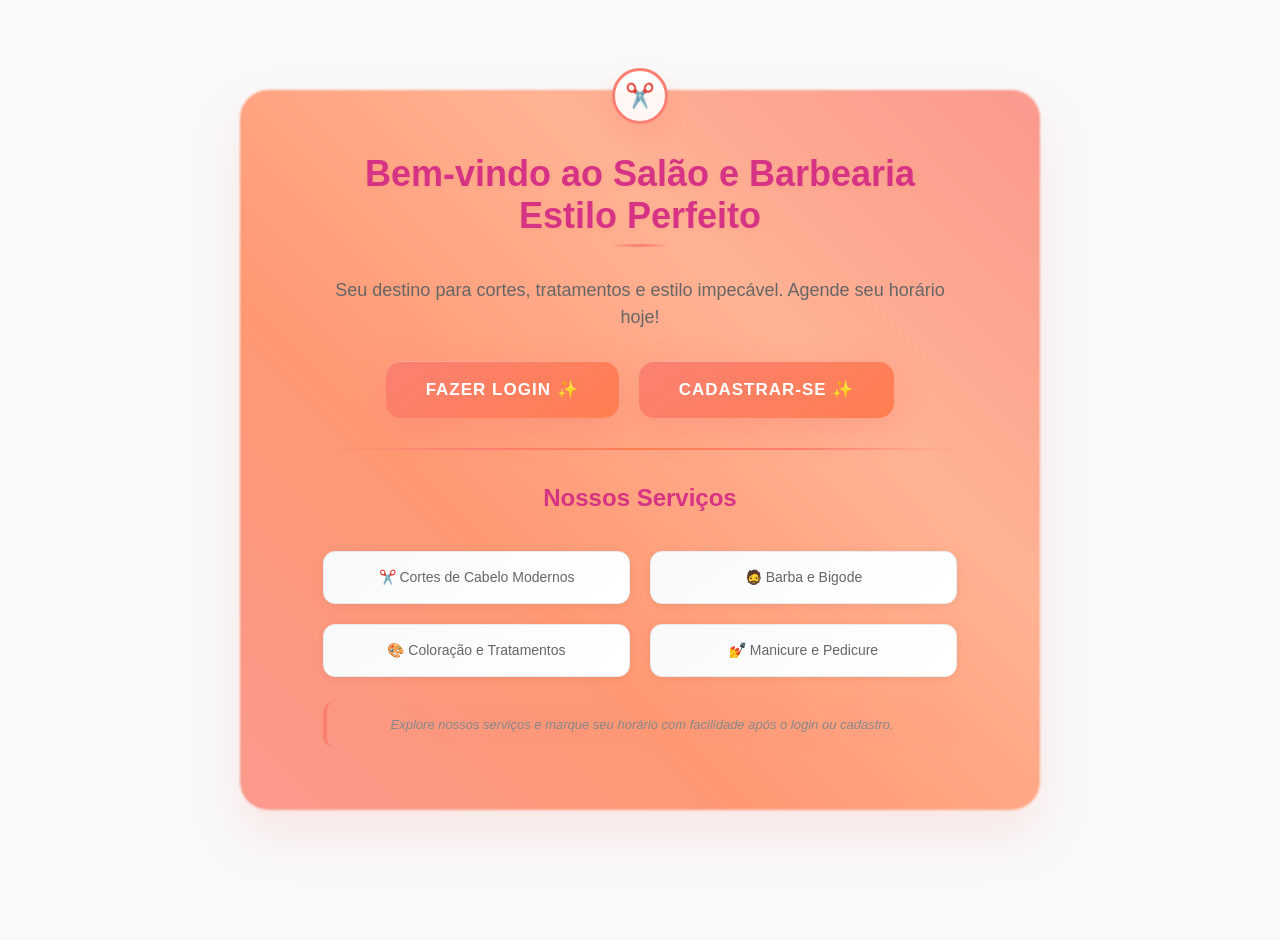
==== inicio.html @ adf4fb03 "termino de todas páginas ( inicio cadastro, loguin)" ====
<!-- index.html - Página Inicial -->
<!DOCTYPE html>
<html lang="pt-BR">
  <head>
    <meta charset="UTF-8">
    <meta name="viewport" content="width=device-width, initial-scale=1.0">
    <title>Salão e Barbearia - Início</title>
    <link rel="stylesheet" href="inicio.css">
  </head>
  <body>
    <div class="index-wrapper">
      <div class="index-container">
        <h1>Bem-vindo ao Salão e Barbearia Estilo Perfeito</h1>

        <p class="intro-text">Seu destino para cortes, tratamentos e estilo impecável. Agende seu horário hoje!</p>

        <div class="buttons">
          <a href="login.html" class="btn">Fazer Login ✨</a>
          <a href="cadastro.html" class="btn">Cadastrar-se ✨</a>
        </div>

        <hr>

        <div class="services">
          <h3>Nossos Serviços</h3>
          <div class="service-item">
            ✂️ Cortes de Cabelo Modernos
          </div>
          <div class="service-item">
            🧔 Barba e Bigode
          </div>
          <div class="service-item">
            🎨 Coloração e Tratamentos
          </div>
          <div class="service-item">
            💅 Manicure e Pedicure
          </div>
        </div>

        <p class="terms">
          Explore nossos serviços e marque seu horário com facilidade após o login ou cadastro.
        </p>
      </div>
    </div>
  </body>
</html>
---- inicio.css ----
/* styles_index.css - CSS para a página inicial */

/* Reset e configurações globais */
* {
  margin: 0;
  padding: 0;
  box-sizing: border-box;
}

html, body {
  height: 100%;
  overflow-x: hidden;
}

body {
  font-family: 'Arial', sans-serif;
  background: #f9f9f9; /* Cor de fundo bem clarinha, ajustada para um cinza muito claro */
  display: flex;
  justify-content: center;
  align-items: center;
  min-height: 100vh;
  padding: 40px; /* Aumentado para desktop */
  position: relative;
}

/* Container principal perfeitamente centralizado */
.index-wrapper {
  display: flex;
  justify-content: center;
  align-items: center;
  min-height: 100vh;
  width: 100%;
  padding: 40px; /* Aumentado para desktop */
}

.index-container {
  background: rgba(255, 255, 255, 0.98);
  padding: 60px 80px; /* Padding maior para desktop */
  border-radius: 25px;
  box-shadow: 
    0 25px 50px rgba(250, 128, 114, 0.15),
    inset 0 1px 0 rgba(255, 255, 255, 0.9);
  width: 100%;
  max-width: 800px; /* Largura maior para desktop */
  backdrop-filter: blur(15px);
  /* Borda decorativa ESTÁTICA */
  border: 3px solid transparent;
  background-clip: padding-box;
  background-origin: border-box;
  position: relative;
  z-index: 10;
}

/* Borda externa decorativa ESTÁTICA (sem rotação) */
.index-container::before {
  content: '';
  position: absolute;
  top: -3px;
  left: -3px;
  right: -3px;
  bottom: -3px;
  background: linear-gradient(45deg, #FA8072, #FF7F50, #FFA07A, #FA8072);
  border-radius: 28px;
  z-index: -1;
  /* Sem animação de rotação */
  filter: blur(1px);
  opacity: 0.8;
}

/* Ícone decorativo no topo */
.index-container::after {
  content: '✂️';
  position: absolute;
  top: -25px;
  left: 50%;
  transform: translateX(-50%);
  font-size: 24px;
  background: rgba(255, 255, 255, 0.9);
  width: 50px;
  height: 50px;
  border-radius: 50%;
  display: flex;
  align-items: center;
  justify-content: center;
  box-shadow: 0 8px 20px rgba(250, 128, 114, 0.2);
  border: 3px solid #FA8072;
}

/* Título com decoração */
.index-container h1 {
  text-align: center;
  color: #d63384;
  margin-bottom: 40px;
  font-size: 36px; /* Fonte maior para desktop */
  font-weight: bold;
  text-shadow: 0 2px 4px rgba(250, 128, 114, 0.2);
  position: relative;
}

.index-container h1::after {
  content: '';
  position: absolute;
  bottom: -10px;
  left: 50%;
  transform: translateX(-50%);
  width: 60px;
  height: 3px;
  background: linear-gradient(90deg, transparent, #FA8072, transparent);
  border-radius: 2px;
}

/* Texto introdutório */
.intro-text {
  text-align: center;
  color: #666;
  font-size: 18px; /* Fonte maior para desktop */
  margin-bottom: 30px;
  line-height: 1.5;
}

/* Botões */
.buttons {
  display: flex;
  flex-direction: row;
  gap: 20px;
  justify-content: center;
  margin-bottom: 30px;
}

.btn {
  width: auto;
  padding: 18px 40px; /* Botões mais largos */
  background: linear-gradient(145deg, #FA8072, #FF7F50);
  color: white;
  border: none;
  border-radius: 15px;
  font-size: 17px;
  font-weight: bold;
  cursor: pointer;
  position: relative;
  overflow: hidden;
  transition: all 0.4s cubic-bezier(0.4, 0, 0.2, 1);
  text-transform: uppercase;
  letter-spacing: 1px;
  box-shadow: 
    0 10px 30px rgba(250, 128, 114, 0.4),
    inset 0 1px 0 rgba(255, 255, 255, 0.3);
  text-decoration: none;
  text-align: center;
}

.btn:hover {
  transform: translateY(-4px) scale(1.02);
  box-shadow: 
    0 20px 40px rgba(250, 128, 114, 0.5),
    inset 0 1px 0 rgba(255, 255, 255, 0.4);
}

.btn::before,
.btn::after {
  content: '';
  position: absolute;
  top: 0;
  width: 100%;
  height: 100%;
  transition: all 0.6s ease;
}

.btn::before {
  left: -100%;
  background: linear-gradient(90deg, transparent, rgba(255,255,255,0.4), transparent);
}

.btn:hover::before {
  left: 100%;
}

.btn::after {
  left: 0;
  background: radial-gradient(circle, rgba(255,255,255,0.3) 0%, transparent 70%);
  transform: scale(0) rotate(45deg);
}

.btn:hover::after {
  transform: scale(1) rotate(45deg);
}

/* Separador decorado */
.index-container hr {
  border: none;
  height: 2px;
  background: linear-gradient(90deg, transparent, #FA8072, #FF7F50, #FA8072, transparent);
  margin: 30px 0;
  border-radius: 2px;
}

/* Serviços com cards pequenos */
.services {
  display: grid;
  grid-template-columns: repeat(auto-fit, minmax(200px, 1fr)); /* Layout em grid para desktop */
  gap: 20px;
  text-align: center;
  font-size: 14px;
  color: #666;
  line-height: 1.5;
}

.services h3 {
  grid-column: 1 / -1;
  color: #d63384;
  font-size: 24px;
  margin-bottom: 15px;
}

.service-item {
  background: linear-gradient(145deg, #f8f9fa, #ffffff);
  padding: 15px 20px;
  border-radius: 12px;
  border: 1px solid #e9ecef;
  box-shadow: 0 2px 8px rgba(0,0,0,0.05);
  text-align: center;
}

/* Termos decorados */
.index-container .terms {
  font-size: 13px;
  color: #888;
  text-align: center;
  margin-top: 25px;
  font-style: italic;
  padding: 15px;
  background: rgba(250, 128, 114, 0.05);
  border-radius: 10px;
  border-left: 4px solid #FA8072;
}

/* Responsivo */
@media (max-width: 768px) {
  .index-wrapper {
    padding: 20px;
  }

  .index-container {
    padding: 50px 40px;
    max-width: 600px;
  }

  .buttons {
    flex-direction: column;
    gap: 15px;
  }

  .btn {
    padding: 18px 20px;
  }

  .services {
    grid-template-columns: 1fr;
  }

  .index-container h1 {
    font-size: 30px;
  }

  .intro-text {
    font-size: 16px;
  }
}

@media (max-width: 480px) {
  .index-container {
    padding: 35px 25px;
    max-width: 100%;
  }
  
  .index-container h1 {
    font-size: 26px;
  }
}
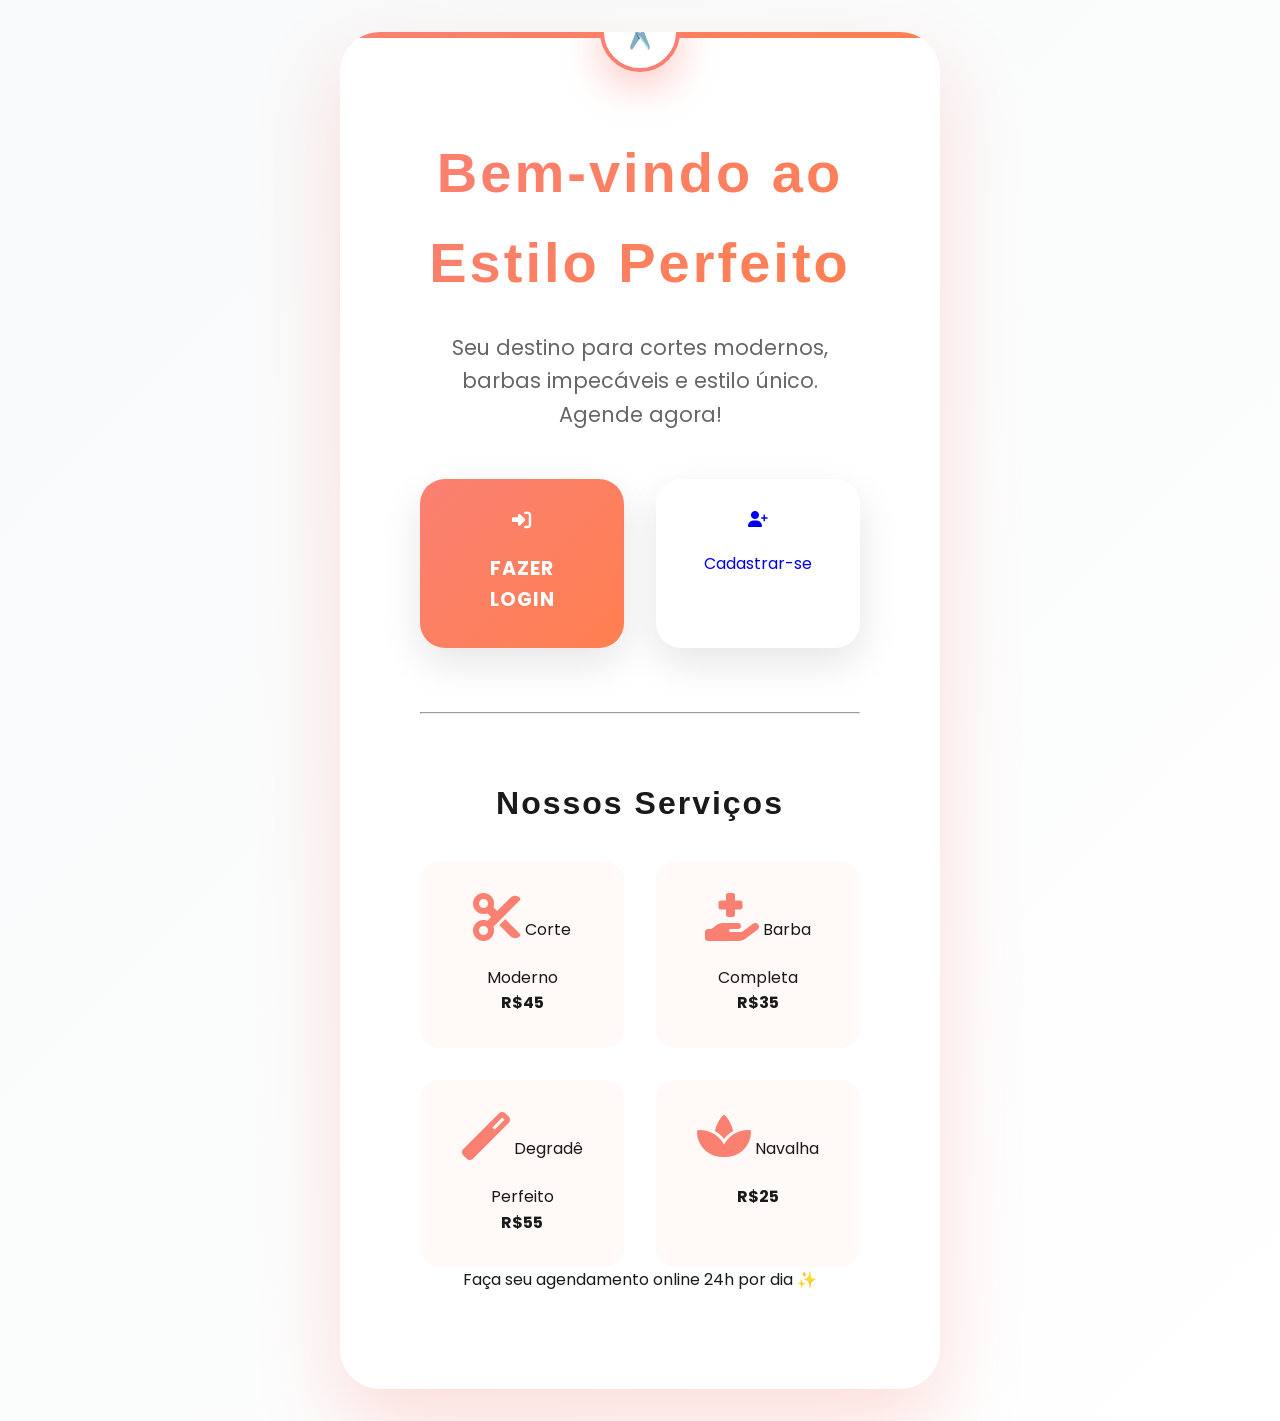
==== commit abbcec98: "crindo home e textando estilização do site" ====
--- a/inicio.html
+++ b/inicio.html
@@ -1,46 +1,55 @@
-<!-- index.html - Página Inicial -->
 <!DOCTYPE html>
 <html lang="pt-BR">
-  <head>
+<head>
     <meta charset="UTF-8">
     <meta name="viewport" content="width=device-width, initial-scale=1.0">
-    <title>Salão e Barbearia - Início</title>
-    <link rel="stylesheet" href="inicio.css">
-  </head>
-  <body>
-    <div class="index-wrapper">
-      <div class="index-container">
-        <h1>Bem-vindo ao Salão e Barbearia Estilo Perfeito</h1>
+    <title>Estilo Perfeito - Salão & Barbearia</title>
+    <link href="https://fonts.googleapis.com/css2?family=Poppins:wght@300;400;500;600;700&display=swap" rel="stylesheet">
+    <link rel="stylesheet" href="https://cdnjs.cloudflare.com/ajax/libs/font-awesome/6.4.0/css/all.min.css">
+    <link rel="stylesheet" href="style.css">
+</head>
+<body class="index-page">
+    <div class="page-wrapper">
+        <div class="page-container">
+            <div class="page-icon">✂️</div>
+            <h1>Bem-vindo ao<br><span>Estilo Perfeito</span></h1>
+            <p class="intro-text">Seu destino para cortes modernos, barbas impecáveis e estilo único. Agende agora!</p>
+            
+            <div class="buttons">
+                <a href="login.html" class="btn btn-primary">
+                    <i class="fas fa-sign-in-alt"></i> Fazer Login
+                </a>
+                <a href="cadastro.html" class="btn btn-secondary">
+                    <i class="fas fa-user-plus"></i> Cadastrar-se
+                </a>
+            </div>
 
-        <p class="intro-text">Seu destino para cortes, tratamentos e estilo impecável. Agende seu horário hoje!</p>
+            <hr class="divider">
 
-        <div class="buttons">
-          <a href="login.html" class="btn">Fazer Login ✨</a>
-          <a href="cadastro.html" class="btn">Cadastrar-se ✨</a>
+            <div class="services">
+                <h3>Nossos Serviços</h3>
+                <div class="services-grid">
+                    <div class="service-item">
+                        <i class="fas fa-cut"></i>
+                        <span>Corte Moderno<br><strong>R$45</strong></span>
+                    </div>
+                    <div class="service-item">
+                        <i class="fas fa-hand-holding-medical"></i>
+                        <span>Barba Completa<br><strong>R$35</strong></span>
+                    </div>
+                    <div class="service-item">
+                        <i class="fas fa-magic"></i>
+                        <span>Degradê Perfeito<br><strong>R$55</strong></span>
+                    </div>
+                    <div class="service-item">
+                        <i class="fas fa-spa"></i>
+                        <span>Navalha<br><strong>R$25</strong></span>
+                    </div>
+                </div>
+            </div>
+
+            <p class="terms">Faça seu agendamento online 24h por dia ✨</p>
         </div>
-
-        <hr>
-
-        <div class="services">
-          <h3>Nossos Serviços</h3>
-          <div class="service-item">
-            ✂️ Cortes de Cabelo Modernos
-          </div>
-          <div class="service-item">
-            🧔 Barba e Bigode
-          </div>
-          <div class="service-item">
-            🎨 Coloração e Tratamentos
-          </div>
-          <div class="service-item">
-            💅 Manicure e Pedicure
-          </div>
-        </div>
-
-        <p class="terms">
-          Explore nossos serviços e marque seu horário com facilidade após o login ou cadastro.
-        </p>
-      </div>
     </div>
-  </body>
-</html>+</body>
+</html>
--- a/style.css
+++ b/style.css
@@ -0,0 +1,863 @@
+/* ========================================
+   ESTILO PERFEITO - NIKE x SALMÃO CAMPEÃO
+   Funcional 100% - VENCER OU NADA!
+=========================================== */
+
+* {
+    margin: 0;
+    padding: 0;
+    box-sizing: border-box;
+}
+
+:root {
+    --salmao: #FA8072;
+    --salmão-dark: #E66A5A;
+    --laranja: #FF7F50;
+    --preto: #1A1A1A;
+    --cinza: #333;
+    --cinza-claro: #666;
+    --branco: #FFF;
+    --bg-claro: #F8F9FA;
+    --sombra-nike: 0 35px 80px rgba(250,128,114,0.25);
+    --sombra-leve: 0 15px 40px rgba(0,0,0,0.1);
+}
+
+body {
+    font-family: 'Poppins', sans-serif;
+    background: linear-gradient(135deg, var(--bg-claro) 0%, #fff 100%);
+    color: var(--preto);
+    line-height: 1.6;
+    overflow-x: hidden;
+}
+
+/* NAVBAR NIKE - FIXA E ELEGANTE */
+.nike-nav {
+    position: fixed;
+    top: 0;
+    width: 100%;
+    background: rgba(255,255,255,0.97);
+    backdrop-filter: blur(25px);
+    z-index: 1000;
+    padding: 1.2rem 0;
+    box-shadow: 0 8px 32px rgba(250,128,114,0.15);
+    transition: all 0.4s ease;
+}
+
+.nav-container {
+    max-width: 1400px;
+    margin: 0 auto;
+    padding: 0 3rem;
+    display: flex;
+    justify-content: space-between;
+    align-items: center;
+}
+
+.logo-nike {
+    font-family: 'Bebas Neue', sans-serif;
+    font-size: clamp(2rem, 5vw, 3rem);
+    background: linear-gradient(135deg, var(--salmao), var(--laranja));
+    -webkit-background-clip: text;
+    background-clip: text;
+    -webkit-text-fill-color: transparent;
+    text-decoration: none;
+    display: flex;
+    align-items: center;
+    gap: 1rem;
+    font-weight: 700;
+    letter-spacing: 3px;
+}
+
+.logo-nike i { font-size: 2.2rem; }
+
+.nav-links {
+    display: flex;
+    gap: 3rem;
+    align-items: center;
+}
+
+.nav-links a {
+    color: var(--cinza);
+    text-decoration: none;
+    font-weight: 600;
+    font-size: 1.1rem;
+    text-transform: uppercase;
+    letter-spacing: 1px;
+    position: relative;
+    transition: all 0.3s ease;
+}
+
+.nav-links a:hover {
+    color: var(--salmao);
+}
+
+.nav-links a::after {
+    content: '';
+    position: absolute;
+    width: 0;
+    height: 2px;
+    bottom: -5px;
+    left: 0;
+    background: linear-gradient(90deg, var(--salmao), var(--laranja));
+    transition: width 0.3s ease;
+}
+
+.nav-links a:hover::after { width: 100%; }
+
+.btn-nav {
+    background: linear-gradient(135deg, var(--salmao), var(--laranja));
+    color: white !important;
+    padding: 1rem 2.5rem;
+    border-radius: 50px;
+    font-weight: 700 !important;
+    font-size: 1rem;
+    text-transform: uppercase;
+    letter-spacing: 1px;
+    box-shadow: 0 10px 30px rgba(250,128,114,0.4);
+    transition: all 0.3s ease;
+}
+
+.btn-nav:hover {
+    transform: translateY(-3px);
+    box-shadow: 0 15px 40px rgba(250,128,114,0.5);
+}
+
+/* HERO NIKE - IMPACTANTE */
+.hero-nike, .hero-section {
+    min-height: 100vh;
+    display: flex;
+    align-items: center;
+    justify-content: center;
+    position: relative;
+    padding-top: 90px;
+    background: linear-gradient(135deg, #fff 0%, var(--bg-claro) 100%);
+}
+
+.hero-bg {
+    position: absolute;
+    top: 0;
+    left: 0;
+    width: 100%;
+    height: 100%;
+    background: 
+        radial-gradient(ellipse 30% 30% at 20% 20%, rgba(250,128,114,0.15) 0%, transparent 50%),
+        radial-gradient(ellipse 25% 25% at 80% 80%, rgba(255,127,80,0.1) 0%, transparent 50%);
+    z-index: -1;
+}
+
+.hero-content {
+    text-align: center;
+    max-width: 800px;
+    padding: 0 2rem;
+}
+
+.hero-title-nike {
+    font-family: 'Bebas Neue', sans-serif;
+    font-size: clamp(6rem, 18vw, 12rem);
+    background: linear-gradient(135deg, var(--preto) 0%, var(--salmao) 100%);
+    -webkit-background-clip: text;
+    background-clip: text;
+    -webkit-text-fill-color: transparent;
+    line-height: 0.85;
+    margin-bottom: 1.5rem;
+    letter-spacing: 4px;
+}
+
+.hero-subtitle-nike {
+    font-size: clamp(1.5rem, 5vw, 2.5rem);
+    color: var(--cinza-claro);
+    font-weight: 300;
+    letter-spacing: 3px;
+    text-transform: uppercase;
+}
+
+.profissional-hero { background: linear-gradient(135deg, var(--salmao), var(--laranja)); }
+.profissional-hero .hero-title-nike {
+    background: linear-gradient(135deg, white 0%, rgba(255,255,255,0.9) 100%);
+    -webkit-text-fill-color: transparent;
+}
+.profissional-hero .hero-subtitle-nike { color: rgba(255,255,255,0.95); }
+
+/* CONTAINER */
+.container-nike {
+    max-width: 1400px;
+    margin: 0 auto;
+    padding: 0 3rem;
+}
+
+/* SECTIONS */
+.novo-agendamento, .profissionais-nike, .agendamentos-nike, .dashboard-nike, .historico-nike {
+    padding: 8rem 0;
+}
+
+/* TÍTULOS DE SEÇÃO */
+.section-title-nike, .section-header-nike h2 {
+    font-family: 'Bebas Neue', sans-serif;
+    font-size: clamp(4rem, 10vw, 7rem);
+    text-align: center;
+    color: var(--preto);
+    margin-bottom: 2rem;
+    letter-spacing: 5px;
+    position: relative;
+}
+
+.section-title-nike::after, .section-header-nike h2::after {
+    content: '';
+    position: absolute;
+    bottom: -20px;
+    left: 50%;
+    transform: translateX(-50%);
+    width: 120px;
+    height: 5px;
+    background: linear-gradient(90deg, var(--salmao), var(--laranja));
+    border-radius: 3px;
+}
+
+.section-header-nike p {
+    text-align: center;
+    font-size: 1.3rem;
+    color: var(--cinza-claro);
+    margin-top: 1rem;
+    font-weight: 300;
+}
+
+/* FORMULÁRIO NOVO AGENDAMENTO */
+.novo-agendamento {
+    background: linear-gradient(135deg, rgba(250,128,114,0.03) 0%, transparent 100%);
+}
+
+.form-nike {
+    max-width: 1000px;
+    margin: 0 auto;
+    background: white;
+    padding: 5rem;
+    border-radius: 40px;
+    box-shadow: var(--sombra-nike);
+}
+
+.form-row-nike {
+    display: grid;
+    grid-template-columns: repeat(auto-fit, minmax(300px, 1fr));
+    gap: 2.5rem;
+    margin-bottom: 3rem;
+}
+
+#profissionalSelect, #servicoSelect, #dataAgendamento, #horarioSelect {
+    padding: 2rem 2.5rem;
+    border: 3px solid #f5f5f5;
+    border-radius: 25px;
+    font-size: 1.2rem;
+    background: white;
+    font-family: 'Poppins', sans-serif;
+    font-weight: 500;
+    transition: all 0.4s ease;
+    width: 100%;
+    appearance: none;
+}
+
+#profissionalSelect:focus, #servicoSelect:focus, #dataAgendamento:focus, #horarioSelect:focus {
+    outline: none;
+    border-color: var(--salmao);
+    box-shadow: 0 0 0 5px rgba(250,128,114,0.15);
+    transform: translateY(-3px);
+}
+
+.btn-nike-primary {
+    background: linear-gradient(135deg, var(--salmao), var(--laranja));
+    color: white;
+    border: none;
+    padding: 2rem 5rem;
+    border-radius: 60px;
+    font-family: 'Bebas Neue', sans-serif;
+    font-size: 1.8rem;
+    cursor: pointer;
+    display: block;
+    margin: 0 auto;
+    text-transform: uppercase;
+    letter-spacing: 3px;
+    font-weight: 700;
+    box-shadow: 0 20px 50px rgba(250,128,114,0.4);
+    transition: all 0.4s ease;
+}
+
+.btn-nike-primary:hover {
+    transform: translateY(-8px);
+    box-shadow: 0 30px 70px rgba(250,128,114,0.5);
+}
+
+/* CARDS PROFISSIONAIS */
+.profissionais-grid-nike {
+    display: grid;
+    grid-template-columns: repeat(auto-fit, minmax(420px, 1fr));
+    gap: 4rem;
+    margin-top: 4rem;
+}
+
+.profissional-nike {
+    display: block;
+    text-decoration: none;
+    background: white;
+    border-radius: 40px;
+    padding: 4rem;
+    box-shadow: var(--sombra-nike);
+    transition: all 0.5s ease;
+    position: relative;
+    overflow: hidden;
+    height: 100%;
+}
+
+.profissional-nike::before {
+    content: '';
+    position: absolute;
+    top: 0;
+    left: 0;
+    right: 0;
+    height: 8px;
+    background: linear-gradient(90deg, var(--salmao), var(--laranja));
+}
+
+.profissional-nike:hover {
+    transform: translateY(-25px);
+    box-shadow: 0 60px 120px rgba(250,128,114,0.35);
+}
+
+.foto-nike {
+    width: 140px;
+    height: 140px;
+    border-radius: 50%;
+    margin: 0 auto 2.5rem;
+    position: relative;
+}
+
+.jp-foto { background: linear-gradient(135deg, #FF6B6B, var(--salmao)); }
+.lc-foto { background: linear-gradient(135deg, #4ECDC4, #44A08D); }
+.ms-foto { background: linear-gradient(135deg, #A8E6CF, #88D8A3); }
+
+.info-nike h3 {
+    font-family: 'Bebas Neue', sans-serif;
+    font-size: 3rem;
+    text-align: center;
+    color: var(--preto);
+    margin-bottom: 1.5rem;
+    letter-spacing: 2px;
+}
+
+.especialidade-nike {
+    text-align: center;
+    color: var(--salmao);
+    font-weight: 700;
+    font-size: 1.4rem;
+    margin-bottom: 1.5rem;
+    text-transform: uppercase;
+    letter-spacing: 2px;
+}
+
+.rating-nike {
+    text-align: center;
+    color: var(--laranja);
+    font-size: 1.8rem;
+    margin-bottom: 2.5rem;
+}
+
+.precos-nike {
+    margin: 2rem 0;
+}
+
+.preco-item {
+    display: flex;
+    justify-content: space-between;
+    padding: 1.5rem 0;
+    border-bottom: 1px solid #f0f0f0;
+    font-size: 1.3rem;
+    font-weight: 600;
+}
+
+.preco-item.destaque {
+    border-left: 6px solid var(--salmao);
+    padding-left: 2rem;
+    background: rgba(250,128,114,0.08);
+    margin-top: 1.5rem;
+    border-radius: 0 15px 15px 0;
+}
+
+.preco-item span {
+    color: var(--salmao);
+    font-size: 1.5rem;
+    font-weight: 800;
+}
+
+.disponibilidade-nike {
+    display: flex;
+    flex-wrap: wrap;
+    gap: 1rem;
+    margin-top: 2rem;
+}
+
+.status-disponivel {
+    background: rgba(34,197,94,0.15);
+    color: #059669;
+    padding: 0.8rem 1.5rem;
+    border-radius: 25px;
+    font-weight: 600;
+    font-size: 0.95rem;
+}
+
+.status-ocupado {
+    background: rgba(239,68,68,0.15);
+    color: #DC2626;
+    padding: 0.8rem 1.5rem;
+    border-radius: 25px;
+    font-weight: 600;
+    font-size: 0.95rem;
+}
+
+/* AGENDAMENTOS CLIENTE */
+.agendamentos-nike {
+    background: linear-gradient(135deg, rgba(250,128,114,0.03) 0%, transparent 100%);
+}
+
+.timeline-nike {
+    max-width: 1200px;
+    margin: 4rem auto 0;
+}
+
+.agendamento-nike {
+    background: white;
+    border-radius: 30px;
+    padding: 4rem;
+    margin-bottom: 3rem;
+    box-shadow: var(--sombra-nike);
+    display: flex;
+    align-items: center;
+    gap: 4rem;
+    transition: all 0.4s ease;
+}
+
+.agendamento-nike:hover { transform: translateY(-10px); }
+
+.data-nike {
+    font-family: 'Bebas Neue', sans-serif;
+    font-size: 5rem;
+    color: var(--salmao);
+    min-width: 180px;
+    text-align: center;
+}
+
+.info-agendamento-nike h4 {
+    font-family: 'Bebas Neue', sans-serif;
+    font-size: 2.5rem;
+    color: var(--preto);
+    margin-bottom: 1rem;
+}
+
+.info-agendamento-nike p {
+    color: var(--cinza-claro);
+    font-size: 1.4rem;
+    margin-bottom: 2rem;
+}
+
+.botoes-agendamento {
+    display: flex;
+    gap: 1.5rem;
+    margin: 2rem 0;
+}
+
+.btn-editar, .btn-cancelar, .btn-concluir-nike {
+    padding: 1.2rem 2.5rem;
+    border: none;
+    border-radius: 30px;
+    font-weight: 600;
+    cursor: pointer;
+    font-family: 'Poppins', sans-serif;
+    font-size: 1rem;
+    text-transform: uppercase;
+    letter-spacing: 1px;
+    transition: all 0.3s ease;
+}
+
+.btn-editar {
+    background: linear-gradient(135deg, #3B82F6, #1D4ED8);
+    color: white;
+}
+
+.btn-cancelar {
+    background: linear-gradient(135deg, #EF4444, #DC2626);
+    color: white;
+}
+
+.btn-concluir-nike {
+    background: linear-gradient(135deg, #10B981, #059669);
+    color: white;
+}
+
+.btn-editar:hover, .btn-cancelar:hover, .btn-concluir-nike:hover {
+    transform: translateY(-4px);
+    box-shadow: 0 15px 35px rgba(0,0,0,0.2);
+}
+
+.status-nike {
+    padding: 1rem 2rem;
+    border-radius: 25px;
+    font-weight: 700;
+    font-size: 1.1rem;
+    text-transform: uppercase;
+    letter-spacing: 1px;
+}
+
+.futuro-nike { background: rgba(34,197,94,0.15); color: #059669; }
+
+/* DASHBOARD PROFISSIONAL */
+.dashboard-nike { background: linear-gradient(135deg, rgba(250,128,114,0.05) 0%, transparent 100%); }
+
+.stats-nike {
+    display: grid;
+    grid-template-columns: repeat(auto-fit, minmax(280px, 1fr));
+    gap: 3rem;
+    margin: 5rem 0;
+}
+
+.stat-card {
+    background: white;
+    padding: 4rem 3rem;
+    border-radius: 30px;
+    text-align: center;
+    box-shadow: var(--sombra-nike);
+    border-top: 8px solid var(--salmao);
+    transition: all 0.4s ease;
+}
+
+.stat-card:hover { transform: translateY(-10px); }
+
+.stat-number {
+    font-family: 'Bebas Neue', sans-serif;
+    font-size: 5rem;
+    color: var(--preto);
+    margin-bottom: 1.5rem;
+    letter-spacing: 3px;
+}
+
+.stat-label {
+    color: var(--cinza-claro);
+    font-size: 1.3rem;
+    font-weight: 600;
+    text-transform: uppercase;
+    letter-spacing: 2px;
+}
+
+.agenda-title {
+    font-family: 'Bebas Neue', sans-serif;
+    font-size: 3.5rem;
+    text-align: center;
+    color: var(--preto);
+    margin: 4rem 0 3rem;
+    letter-spacing: 4px;
+}
+
+.agenda-nike {
+    display: grid;
+    grid-template-columns: repeat(auto-fit, minmax(350px, 1fr));
+    gap: 2.5rem;
+    max-width: 1400px;
+    margin: 0 auto;
+}
+
+.horario-nike {
+    background: white;
+    border-radius: 30px;
+    padding: 4rem;
+    text-align: center;
+    box-shadow: var(--sombra-nike);
+    transition: all 0.4s ease;
+    height: 220px;
+    display: flex;
+    flex-direction: column;
+    justify-content: center;
+}
+
+.horario-nike:hover { transform: translateY(-12px); }
+
+.horario-nike.livre {
+    border-top: 8px solid #F3F4F6;
+    background: linear-gradient(135deg, #F9FAFB, #F3F4F6);
+}
+
+.horario-nike.cliente-nike {
+    border-top: 8px solid var(--salmao);
+    background: linear-gradient(135deg, rgba(250,128,114,0.1) 0%, white 100%);
+}
+
+.hora-nike {
+    font-family: 'Bebas Neue', sans-serif;
+    font-size: 4.5rem;
+    color: var(--preto);
+    margin-bottom: 1.5rem;
+    letter-spacing: 3px;
+}
+
+.status-nike {
+    font-size: 1.5rem;
+    font-weight: 700;
+    text-transform: uppercase;
+    letter-spacing: 2px;
+}
+
+.horario-nike.livre .status-nike { color: var(--cinza-claro); }
+
+.cliente-nike h4 {
+    font-family: 'Bebas Neue', sans-serif;
+    font-size: 2.2rem;
+    color: var(--preto);
+    margin-bottom: 1rem;
+}
+
+.cliente-nike p {
+    color: var(--salmao);
+    font-weight: 600;
+    font-size: 1.3rem;
+    margin-bottom: 2rem;
+}
+
+.botoes-agenda-profissional {
+    display: flex;
+    gap: 1rem;
+    justify-content: center;
+}
+
+/* PÁGINAS INICIAIS (index, login, cadastro) */
+.index-page, .login-page, .cadastro-page {
+    min-height: 100vh;
+    display: flex;
+    align-items: center;
+    justify-content: center;
+    padding: 2rem;
+    background: linear-gradient(135deg, var(--bg-claro) 0%, #fff 100%);
+}
+
+.page-wrapper { min-height: 100vh; display: flex; align-items: center; justify-content: center; }
+
+.page-container {
+    background: white;
+    padding: 6rem 5rem;
+    border-radius: 40px;
+    box-shadow: var(--sombra-nike);
+    max-width: 600px;
+    width: 100%;
+    text-align: center;
+    position: relative;
+    overflow: hidden;
+}
+
+.page-container::before {
+    content: '';
+    position: absolute;
+    top: 0;
+    left: 0;
+    right: 0;
+    height: 6px;
+    background: linear-gradient(90deg, var(--salmao), var(--laranja));
+}
+
+.page-icon {
+    position: absolute;
+    top: -40px;
+    left: 50%;
+    transform: translateX(-50%);
+    width: 80px;
+    height: 80px;
+    background: white;
+    border-radius: 50%;
+    display: flex;
+    align-items: center;
+    justify-content: center;
+    font-size: 2rem;
+    box-shadow: 0 15px 40px rgba(250,128,114,0.4);
+    border: 4px solid var(--salmao);
+}
+
+.page-container h1 {
+    font-family: 'Bebas Neue', sans-serif;
+    font-size: 3.5rem;
+    background: linear-gradient(135deg, var(--salmao), var(--laranja));
+    -webkit-background-clip: text;
+    -webkit-text-fill-color: transparent;
+    margin-bottom: 1.5rem;
+    letter-spacing: 3px;
+}
+
+.page-container h1 span { font-weight: 700; }
+
+.intro-text {
+    color: var(--cinza-claro);
+    font-size: 1.3rem;
+    margin-bottom: 3rem;
+    line-height: 1.6;
+    font-weight: 400;
+}
+
+.buttons, .demo-login, .demo-cadastro {
+    display: grid;
+    grid-template-columns: 1fr 1fr;
+    gap: 2rem;
+    margin: 3rem 0;
+}
+
+.btn, .demo-card, .cadastro-card {
+    padding: 2rem 3rem;
+    border-radius: 25px;
+    text-decoration: none;
+    display: flex;
+    flex-direction: column;
+    align-items: center;
+    gap: 1.5rem;
+    transition: all 0.4s ease;
+    font-family: 'Poppins', sans-serif;
+    box-shadow: var(--sombra-leve);
+}
+
+.btn-primary {
+    background: linear-gradient(135deg, var(--salmao), var(--laranja));
+    color: white;
+    font-weight: 700;
+    font-size: 1.2rem;
+    text-transform: uppercase;
+    letter-spacing: 1px;
+}
+
+.btn-primary:hover, .demo-card:hover, .cadastro-card:hover {
+    transform: translateY(-10px);
+    box-shadow: var(--sombra-nike);
+}
+
+.demo-card, .cadastro-card {
+    background: white;
+    border: 3px solid #f0f0f0;
+    color: var(--preto);
+}
+
+.demo-icon, .cadastro-icon {
+    width: 70px;
+    height: 70px;
+    border-radius: 50%;
+    display: flex;
+    align-items: center;
+    justify-content: center;
+    font-size: 1.8rem;
+    border: 3px solid var(--salmao);
+}
+
+.cliente-card .demo-icon, .cliente-card .cadastro-icon {
+    background: linear-gradient(135deg, var(--salmao), var(--salmão-dark));
+    color: white;
+}
+
+.profissional-card .demo-icon, .profissional-card .cadastro-icon {
+    background: linear-gradient(135deg, #4ECDC4, #44A08D);
+    color: white;
+}
+
+.demo-card h4, .cadastro-card h3 {
+    font-family: 'Bebas Neue', sans-serif;
+    font-size: 2rem;
+    margin-bottom: 0.5rem;
+    letter-spacing: 1px;
+}
+
+.demo-card p, .cadastro-card p {
+    color: var(--cinza-claro);
+    margin-bottom: 0.5rem;
+}
+
+.btn-login-demo, .cadastro-cta {
+    background: linear-gradient(135deg, var(--salmao), var(--laranja));
+    color: white;
+    padding: 1rem 3rem;
+    border-radius: 30px;
+    font-weight: 700;
+    font-size: 1rem;
+    text-transform: uppercase;
+    letter-spacing: 1px;
+}
+
+.divider {
+    height: 2px;
+    background: linear-gradient(90deg, transparent, var(--salmao), var(--laranja), transparent);
+    margin: 4rem 0;
+}
+
+.auth-links {
+    margin: 3rem 0;
+}
+
+.auth-link {
+    color: var(--salmao);
+    text-decoration: none;
+    font-weight: 600;
+    font-size: 1.1rem;
+}
+
+.auth-link:hover { text-decoration: underline; }
+
+.services-grid {
+    display: grid;
+    grid-template-columns: repeat(auto-fit, minmax(200px, 1fr));
+    gap: 2rem;
+    margin-top: 2rem;
+}
+
+.service-item {
+    text-align: center;
+    padding: 2rem;
+    border-radius: 20px;
+    background: rgba(250,128,114,0.05);
+    transition: all 0.3s ease;
+}
+
+.service-item:hover {
+    background: rgba(250,128,114,0.15);
+    transform: translateY(-8px);
+}
+
+.service-item i { 
+    font-size: 3rem; 
+    color: var(--salmao); 
+    margin-bottom: 1.5rem; 
+}
+
+.services h3 {
+    font-family: 'Bebas Neue', sans-serif;
+    font-size: 2rem;
+    color: var(--preto);
+    margin-bottom: 2rem;
+    letter-spacing: 2px;
+}
+
+/* FOOTER */
+.footer-nike {
+    background: var(--preto);
+    color: white;
+    padding: 3rem 0;
+    text-align: center;
+}
+
+.footer-nike p {
+    font-size: 1.1rem;
+    opacity: 0.8;
+}
+
+/* RESPONSIVO */
+@media (max-width: 1024px) {
+    .nav-links { gap: 2rem; }
+    .form-row-nike { grid-template-columns: 1fr; }
+    .profissionais-grid-nike { grid-template-columns: 1fr; }
+    .stats-nike { grid-template-columns: 1fr; }
+    .agenda-nike { grid-template-columns: 1fr; }
+}
+
+@media (max-width: 768px) {
+    .container-nike { padding: 0 2rem; }
+    .form-nike { padding: 3rem 2rem; }
+    .profissional-nike { padding: 3rem 2rem; }
+    .agendamento-nike { flex-direction: column; text-align: center; gap: 2rem; }
+    .botoes-agendamento, .botoes-agenda-profissional { flex-direction: column; width: 100%; }
+    .page-container { padding: 4rem 3rem; margin: 1rem; }
+    .buttons, .demo-login, .demo-cadastro { grid-template-columns: 1fr; }
+}
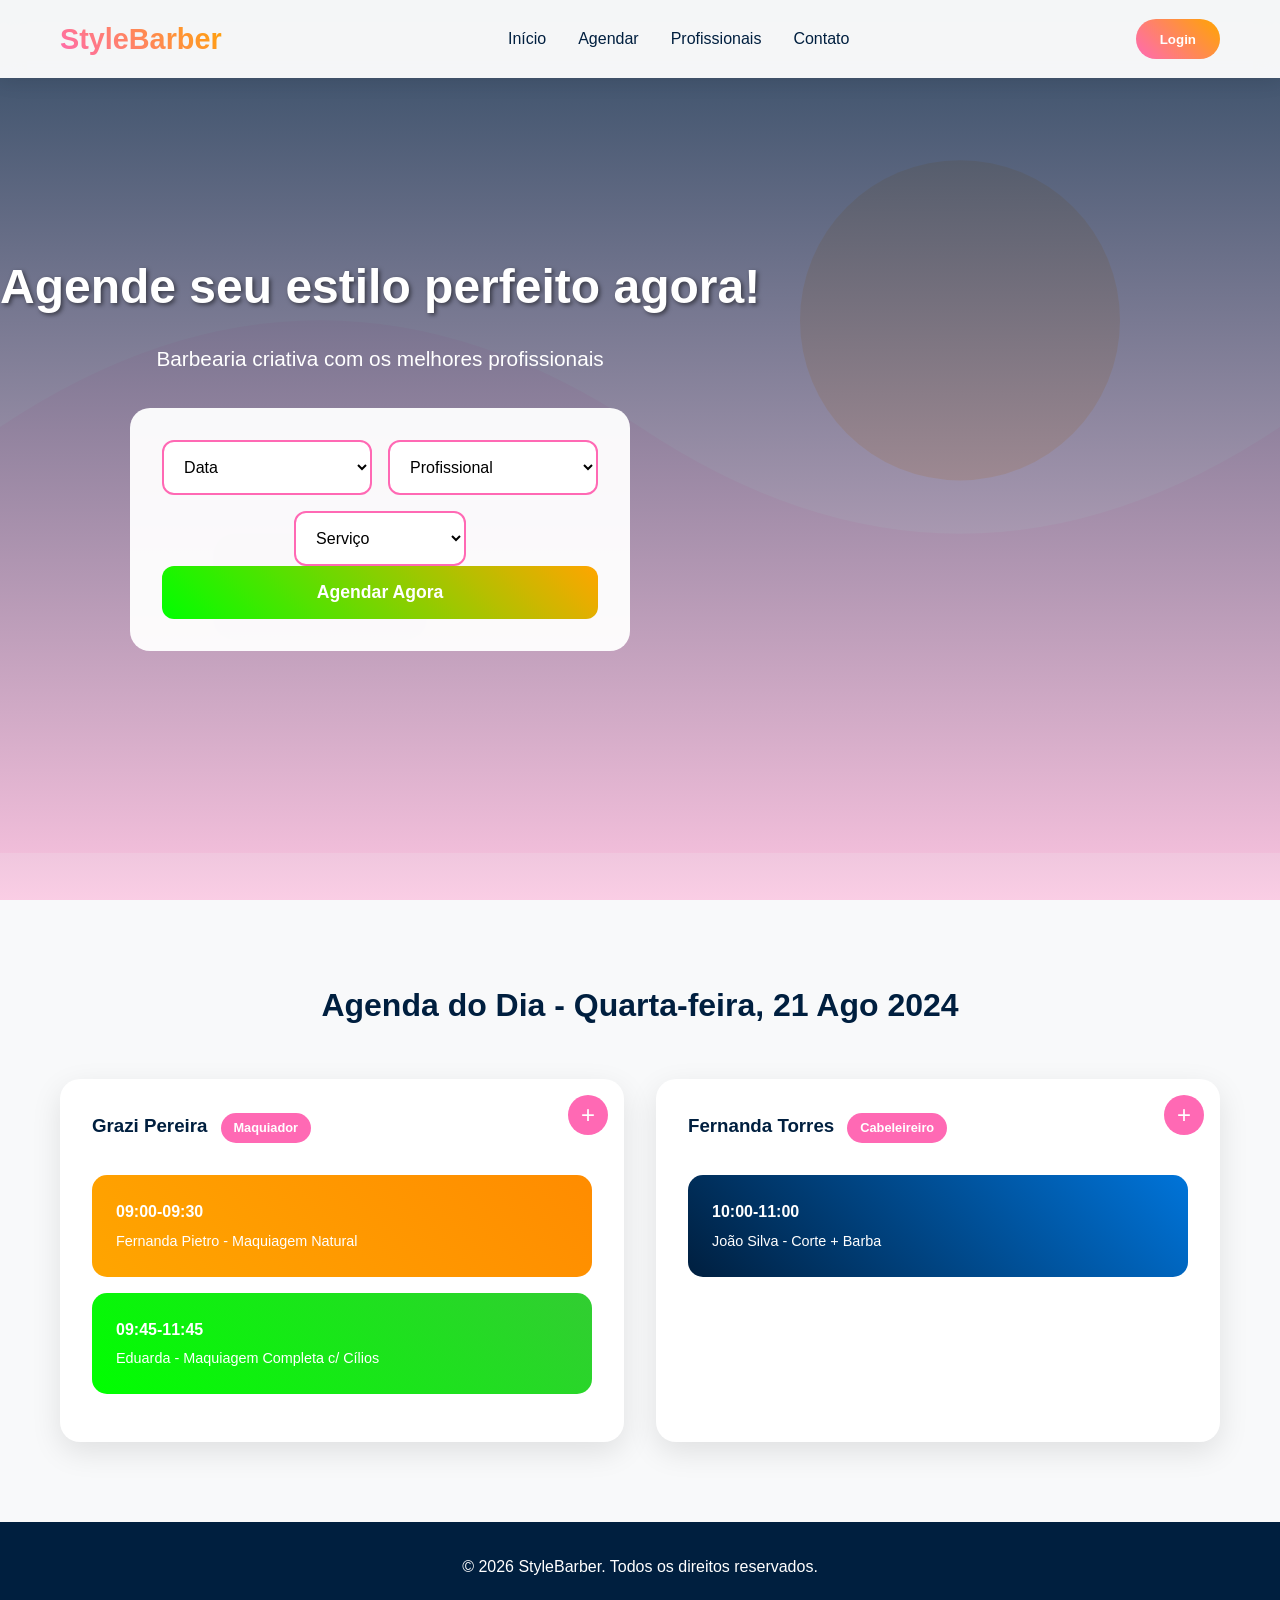
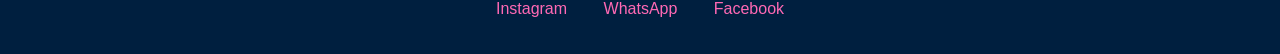
==== commit 432b6917: "melhora do site" ====
--- a/inicio.html
+++ b/inicio.html
@@ -3,53 +3,96 @@
 <head>
     <meta charset="UTF-8">
     <meta name="viewport" content="width=device-width, initial-scale=1.0">
-    <title>Estilo Perfeito - Salão & Barbearia</title>
-    <link href="https://fonts.googleapis.com/css2?family=Poppins:wght@300;400;500;600;700&display=swap" rel="stylesheet">
-    <link rel="stylesheet" href="https://cdnjs.cloudflare.com/ajax/libs/font-awesome/6.4.0/css/all.min.css">
-    <link rel="stylesheet" href="style.css">
+    <title>StyleBarber - Agende seu estilo perfeito</title>
+    <link rel="stylesheet" href="inicio.css">
 </head>
-<body class="index-page">
-    <div class="page-wrapper">
-        <div class="page-container">
-            <div class="page-icon">✂️</div>
-            <h1>Bem-vindo ao<br><span>Estilo Perfeito</span></h1>
-            <p class="intro-text">Seu destino para cortes modernos, barbas impecáveis e estilo único. Agende agora!</p>
+<body>
+    <!-- Header -->
+    <header class="header">
+        <div class="container">
+            <div class="logo">
+                <h1>StyleBarber</h1>
+            </div>
+            <nav class="nav">
+                <a href="#inicio">Início</a>
+                <a href="#agendar">Agendar</a>
+                <a href="#profissionais">Profissionais</a>
+                <a href="#contato">Contato</a>
+            </nav>
+            <button class="btn-login">Login</button>
+        </div>
+    </header>
+
+    <!-- Hero Section -->
+    <section id="inicio" class="hero">
+        <div class="hero-content">
+            <h2>Agende seu estilo perfeito agora!</h2>
+            <p>Barbearia criativa com os melhores profissionais</p>
             
-            <div class="buttons">
-                <a href="login.html" class="btn btn-primary">
-                    <i class="fas fa-sign-in-alt"></i> Fazer Login
-                </a>
-                <a href="cadastro.html" class="btn btn-secondary">
-                    <i class="fas fa-user-plus"></i> Cadastrar-se
-                </a>
-            </div>
+            <!-- Formulário simples de agendamento -->
+            <form class="agendamento-form">
+                <div class="form-group">
+                    <select>
+                        <option>Data</option>
+                        <option>21/08/2024</option>
+                        <option>22/08/2024</option>
+                    </select>
+                    <select>
+                        <option>Profissional</option>
+                        <option>Grazi Pereira</option>
+                        <option>Fernanda Torres</option>
+                    </select>
+                </div>
+                <select class="servico-select">
+                    <option>Serviço</option>
+                    <option>Corte Moderno</option>
+                    <option>Barba Completa</option>
+                    <option>Degradê</option>
+                </select>
+                <button type="submit" class="btn-agendar">Agendar Agora</button>
+            </form>
+        </div>
+    </section>
 
-            <hr class="divider">
-
-            <div class="services">
-                <h3>Nossos Serviços</h3>
-                <div class="services-grid">
-                    <div class="service-item">
-                        <i class="fas fa-cut"></i>
-                        <span>Corte Moderno<br><strong>R$45</strong></span>
+    <!-- Seção Agenda -->
+    <section id="agendar" class="agenda-section">
+        <div class="container">
+            <h2>Agenda do Dia - Quarta-feira, 21 Ago 2024</h2>
+            <div class="agenda-grid">
+                <div class="profissional-col">
+                    <h3>Grazi Pereira <span>Maquiador</span></h3>
+                    <div class="horario-block laranja">
+                        09:00-09:30<br>
+                        <small>Fernanda Pietro - Maquiagem Natural</small>
                     </div>
-                    <div class="service-item">
-                        <i class="fas fa-hand-holding-medical"></i>
-                        <span>Barba Completa<br><strong>R$35</strong></span>
+                    <div class="horario-block verde">
+                        09:45-11:45<br>
+                        <small>Eduarda - Maquiagem Completa c/ Cílios</small>
                     </div>
-                    <div class="service-item">
-                        <i class="fas fa-magic"></i>
-                        <span>Degradê Perfeito<br><strong>R$55</strong></span>
+                    <button class="btn-add">+</button>
+                </div>
+                <div class="profissional-col">
+                    <h3>Fernanda Torres <span>Cabeleireiro</span></h3>
+                    <div class="horario-block azul">
+                        10:00-11:00<br>
+                        <small>João Silva - Corte + Barba</small>
                     </div>
-                    <div class="service-item">
-                        <i class="fas fa-spa"></i>
-                        <span>Navalha<br><strong>R$25</strong></span>
-                    </div>
+                    <button class="btn-add">+</button>
                 </div>
             </div>
+        </div>
+    </section>
 
-            <p class="terms">Faça seu agendamento online 24h por dia ✨</p>
+    <!-- Footer -->
+    <footer class="footer">
+        <div class="container">
+            <p>&copy; 2026 StyleBarber. Todos os direitos reservados.</p>
+            <div class="social-links">
+                <a href="#">Instagram</a>
+                <a href="#">WhatsApp</a>
+                <a href="#">Facebook</a>
+            </div>
         </div>
-    </div>
+    </footer>
 </body>
 </html>
--- a/inicio.css
+++ b/inicio.css
@@ -0,0 +1,296 @@
+* {
+  margin: 0;
+  padding: 0;
+  box-sizing: border-box;
+}
+
+body {
+  font-family: 'Segoe UI', Tahoma, Geneva, Verdana, sans-serif;
+  line-height: 1.6;
+  color: #333;
+}
+
+.container {
+  max-width: 1200px;
+  margin: 0 auto;
+  padding: 0 20px;
+}
+
+/* Header */
+.header {
+  background: rgba(255, 255, 255, 0.95);
+  backdrop-filter: blur(10px);
+  position: fixed;
+  width: 100%;
+  top: 0;
+  z-index: 1000;
+  box-shadow: 0 2px 20px rgba(0,0,0,0.1);
+}
+
+.header .container {
+  display: flex;
+  justify-content: space-between;
+  align-items: center;
+  padding: 1rem 20px;
+}
+
+.logo h1 {
+  background: linear-gradient(45deg, #ff69b4, #ffa500);
+  -webkit-background-clip: text;
+  -webkit-text-fill-color: transparent;
+  font-size: 1.8rem;
+}
+
+.nav {
+  display: flex;
+  gap: 2rem;
+}
+
+.nav a {
+  text-decoration: none;
+  color: #001f3f;
+  font-weight: 500;
+  transition: color 0.3s;
+}
+
+.nav a:hover {
+  color: #ff69b4;
+}
+
+.btn-login {
+  background: linear-gradient(45deg, #ff69b4, #ffa500);
+  color: white;
+  border: none;
+  padding: 0.8rem 1.5rem;
+  border-radius: 25px;
+  font-weight: bold;
+  cursor: pointer;
+  transition: transform 0.3s;
+}
+
+.btn-login:hover {
+  transform: scale(1.05);
+}
+
+/* Hero */
+.hero {
+  background: linear-gradient(rgba(0,31,63,0.8), rgba(255,105,180,0.3)), 
+              url('data:image/svg+xml,<svg xmlns="http://www.w3.org/2000/svg" viewBox="0 0 1200 800"><rect fill="%23f8f9fa" width="1200" height="800"/><path fill="%23ff69b4" opacity="0.1" d="M0 400Q300 200 600 400T1200 400V800H0z"/><circle fill="%23ffa500" opacity="0.2" cx="900" cy="300" r="150"/><rect fill="%23001f3f" opacity="0.1" x="200" y="500" width="200" height="100" rx="20"/></svg>');
+  height: 100vh;
+  display: flex;
+  align-items: center;
+  text-align: center;
+  color: white;
+}
+
+.hero-content h2 {
+  font-size: 3rem;
+  margin-bottom: 1rem;
+  text-shadow: 2px 2px 4px rgba(0,0,0,0.5);
+}
+
+.hero-content p {
+  font-size: 1.3rem;
+  margin-bottom: 2rem;
+}
+
+.agendamento-form {
+  background: rgba(255,255,255,0.95);
+  padding: 2rem;
+  border-radius: 20px;
+  display: inline-block;
+  max-width: 500px;
+  width: 90%;
+}
+
+.form-group {
+  display: flex;
+  gap: 1rem;
+  margin-bottom: 1rem;
+}
+
+.form-group select,
+.servico-select {
+  flex: 1;
+  padding: 1rem;
+  border: 2px solid #ff69b4;
+  border-radius: 12px;
+  background: white;
+  font-size: 1rem;
+}
+
+.btn-agendar {
+  width: 100%;
+  background: linear-gradient(45deg, #00ff00, #ffa500);
+  color: white;
+  border: none;
+  padding: 1rem;
+  border-radius: 12px;
+  font-size: 1.1rem;
+  font-weight: bold;
+  cursor: pointer;
+  transition: transform 0.3s;
+}
+
+.btn-agendar:hover {
+  transform: scale(1.02);
+}
+
+/* Agenda Section */
+.agenda-section {
+  padding: 5rem 0;
+  background: #f8f9fa;
+}
+
+.agenda-section h2 {
+  text-align: center;
+  margin-bottom: 3rem;
+  color: #001f3f;
+  font-size: 2rem;
+}
+
+.agenda-grid {
+  display: grid;
+  grid-template-columns: repeat(auto-fit, minmax(350px, 1fr));
+  gap: 2rem;
+}
+
+.profissional-col {
+  background: white;
+  border-radius: 20px;
+  padding: 2rem;
+  box-shadow: 0 10px 30px rgba(0,0,0,0.1);
+  position: relative;
+}
+
+.profissional-col h3 {
+  margin-bottom: 2rem;
+  color: #001f3f;
+}
+
+.profissional-col span {
+  background: #ff69b4;
+  color: white;
+  padding: 0.3rem 0.8rem;
+  border-radius: 20px;
+  font-size: 0.8rem;
+  display: inline-block;
+  margin-left: 0.5rem;
+}
+
+.horario-block {
+  padding: 1.5rem;
+  margin-bottom: 1rem;
+  border-radius: 15px;
+  color: white;
+  font-weight: bold;
+  position: relative;
+  overflow: hidden;
+  transition: transform 0.3s, box-shadow 0.3s;
+  cursor: pointer;
+}
+
+.horario-block:hover {
+  transform: translateY(-5px);
+  box-shadow: 0 15px 40px rgba(0,0,0,0.2);
+}
+
+.horario-block::after {
+  content: '';
+  position: absolute;
+  top: 0;
+  left: 0;
+  right: 0;
+  bottom: 0;
+  background: rgba(255,255,255,0.2);
+  opacity: 0;
+  transition: opacity 0.3s;
+}
+
+.horario-block:hover::after {
+  opacity: 1;
+}
+
+.laranja { background: linear-gradient(45deg, #ffa500, #ff8c00); }
+.azul { background: linear-gradient(45deg, #001f3f, #0074D9); }
+.verde { background: linear-gradient(45deg, #00ff00, #32CD32); }
+
+.horario-block small {
+  font-weight: normal;
+  font-size: 0.9rem;
+  display: block;
+  margin-top: 0.3rem;
+}
+
+.btn-add {
+  position: absolute;
+  top: 1rem;
+  right: 1rem;
+  width: 40px;
+  height: 40px;
+  border: none;
+  border-radius: 50%;
+  background: #ff69b4;
+  color: white;
+  font-size: 1.5rem;
+  cursor: pointer;
+  transition: all 0.3s;
+}
+
+.btn-add:hover {
+  background: #ff1493;
+  transform: scale(1.1);
+}
+
+/* Footer */
+.footer {
+  background: #001f3f;
+  color: white;
+  text-align: center;
+  padding: 2rem 0;
+}
+
+.social-links {
+  margin-top: 1rem;
+}
+
+.social-links a {
+  color: #ff69b4;
+  text-decoration: none;
+  margin: 0 1rem;
+  font-weight: 500;
+}
+
+/* Mobile Responsivo */
+@media (max-width: 768px) {
+  .header .container {
+      flex-direction: column;
+      gap: 1rem;
+  }
+  
+  .nav {
+      gap: 1rem;
+  }
+  
+  .hero-content h2 {
+      font-size: 2rem;
+  }
+  
+  .form-group {
+      flex-direction: column;
+  }
+  
+  .agenda-grid {
+      grid-template-columns: 1fr;
+  }
+}
+
+@media (max-width: 480px) {
+  .hero {
+      padding: 0 1rem;
+  }
+  
+  .agendamento-form {
+      margin: 0 1rem;
+  }
+}
